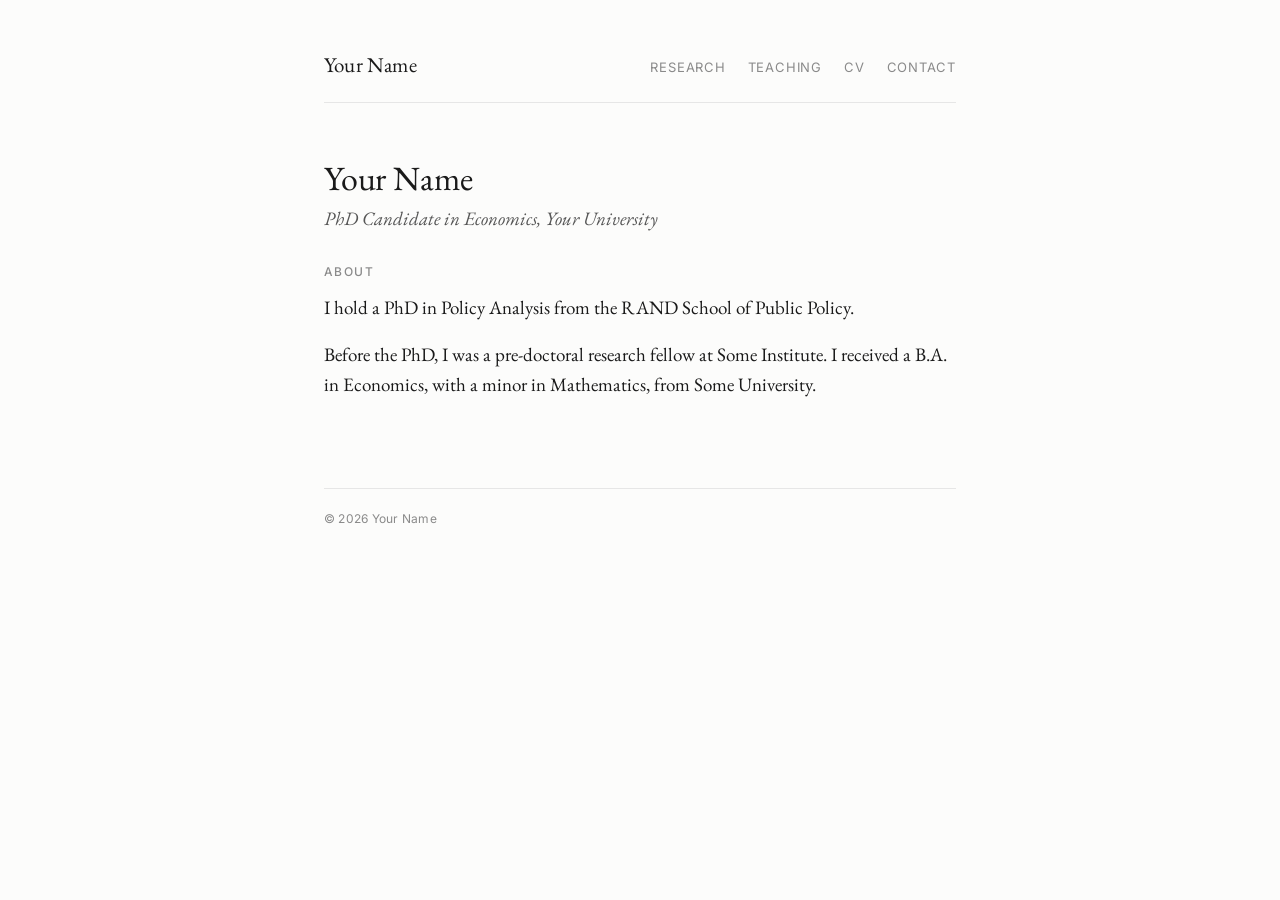
==== index.html @ 32b1a4cf "Add files via upload" ====
<!DOCTYPE html>
<html lang="en">
<head>
  <meta charset="utf-8">
  <meta name="viewport" content="width=device-width, initial-scale=1">
  <title>Your Name</title>
  <meta name="description" content="Your Name, economist.">
  <link rel="preconnect" href="https://fonts.googleapis.com">
  <link rel="preconnect" href="https://fonts.gstatic.com" crossorigin>
  <link href="https://fonts.googleapis.com/css2?family=EB+Garamond:ital,wght@0,400;0,500;1,400&family=Inter:wght@400;500&display=swap" rel="stylesheet">
  <link rel="stylesheet" href="style.css">
</head>
<body>
  <div class="page">
    <header>
      <a class="name" href="index.html">Your Name</a>
      <nav>
        <a href="research.html">Research</a>
        <a href="teaching.html">Teaching</a>
        <a href="cv.html">CV</a>
        <a href="contact.html">Contact</a>
      </nav>
    </header>

    <main>
      <section class="intro">
        <!-- Add photo.jpg to this folder; it is shown in greyscale -->
        <img class="photo" src="photo.jpg" alt="Your Name" onerror="this.parentNode.classList.add('no-photo');this.remove()">
        <div>
          <h1>Your Name</h1>
          <p class="role">PhD Candidate in Economics, Your University</p>

          <h2>About</h2>
          <p>I hold a PhD in Policy Analysis from the RAND School of Public Policy.</p>

          <p>Before the PhD, I was a pre-doctoral research fellow at Some Institute. I received a B.A. in Economics, with a minor in Mathematics, from Some University.</p>
        </div>
      </section>
    </main>

    <footer>© 2026 Your Name</footer>
  </div>
</body>
</html>
---- style.css ----
:root {
  --bg: #fcfcfb;
  --text: #1a1a1a;
  --soft: #555;
  --faint: #8a8a8a;
  --rule: #e6e6e6;
  --measure: 680px;
}
@media (prefers-color-scheme: dark) {
  :root {
    --bg: #141414;
    --text: #e8e8e8;
    --soft: #b0b0b0;
    --faint: #7a7a7a;
    --rule: #2c2c2c;
  }
}

* { box-sizing: border-box; }
html { -webkit-text-size-adjust: 100%; }
body {
  margin: 0;
  background: var(--bg);
  color: var(--text);
  font-family: "EB Garamond", "Iowan Old Style", Georgia, serif;
  font-size: 19px;
  line-height: 1.6;
  font-feature-settings: "kern", "liga", "onum";
}
::selection { background: var(--text); color: var(--bg); }

a {
  color: inherit;
  text-decoration: underline;
  text-decoration-color: var(--rule);
  text-decoration-thickness: 1px;
  text-underline-offset: 3px;
  transition: text-decoration-color .15s;
}
a:hover { text-decoration-color: currentColor; }

.page {
  max-width: var(--measure);
  margin: 0 auto;
  padding: 0 24px;
}

/* Header */
header {
  display: flex;
  justify-content: space-between;
  align-items: baseline;
  gap: 16px;
  flex-wrap: wrap;
  padding: 48px 0 20px;
  border-bottom: 1px solid var(--rule);
}
.name {
  font-size: 21px;
  letter-spacing: .01em;
  text-decoration: none;
}
nav { display: flex; gap: 22px; }
nav a {
  font-family: "Inter", system-ui, sans-serif;
  font-size: 13px;
  letter-spacing: .06em;
  text-transform: uppercase;
  color: var(--faint);
  text-decoration: none;
}
nav a:hover, nav a[aria-current="page"] { color: var(--text); }

main { padding: 56px 0 72px; }

/* Home */
.intro {
  display: grid;
  grid-template-columns: 160px 1fr;
  gap: 36px;
  align-items: start;
}
.photo {
  width: 160px;
  aspect-ratio: 4 / 5;
  object-fit: cover;
  filter: grayscale(100%);
  background: var(--rule);
  display: block;
}
h1 {
  font-weight: 400;
  font-size: 34px;
  line-height: 1.15;
  margin: 0 0 6px;
  letter-spacing: -.005em;
}
.role {
  color: var(--soft);
  font-style: italic;
  margin: 0 0 24px;
}
p { margin: 0 0 16px; }

.contact {
  margin-top: 28px;
  padding-top: 18px;
  border-top: 1px solid var(--rule);
  font-size: 16px;
  color: var(--soft);
}
.contact span.sep { color: var(--rule); margin: 0 8px; }

/* Sections */
h2 {
  font-family: "Inter", system-ui, sans-serif;
  font-weight: 500;
  font-size: 12px;
  letter-spacing: .12em;
  text-transform: uppercase;
  color: var(--faint);
  margin: 56px 0 20px;
}
h2:first-child { margin-top: 0; }

/* Paper / course entries */
.entry { margin: 0 0 26px; }
.entry .title { font-size: 20px; line-height: 1.35; }
.entry .title a { text-decoration-color: var(--faint); }
.entry .title a:hover { text-decoration-color: currentColor; }
.entry .meta { color: var(--soft); font-size: 17px; margin-top: 2px; }
.entry .meta em { font-style: italic; }
.entry .links { font-size: 16px; color: var(--faint); margin-top: 4px; }
.entry .links a { color: var(--soft); margin-right: 14px; }

details { margin-top: 4px; font-size: 16px; }
summary {
  cursor: pointer;
  color: var(--soft);
  list-style: none;
  display: inline;
  text-decoration: underline;
  text-decoration-color: var(--rule);
  text-underline-offset: 3px;
}
summary::-webkit-details-marker { display: none; }
summary:hover { text-decoration-color: currentColor; }
details[open] summary { color: var(--text); }
details p {
  margin: 10px 0 0;
  padding-left: 16px;
  border-left: 1px solid var(--rule);
  color: var(--soft);
  font-size: 17px;
}

footer {
  border-top: 1px solid var(--rule);
  padding: 20px 0 48px;
  font-family: "Inter", system-ui, sans-serif;
  font-size: 12px;
  color: var(--faint);
  letter-spacing: .02em;
}

@media (max-width: 600px) {
  body { font-size: 18px; }
  .page { padding: 0 16px; }
  header { padding-top: 32px; }
  main { padding-top: 40px; }
  .intro { grid-template-columns: 1fr; gap: 24px; }
  .photo { width: 128px; }
  h1 { font-size: 30px; }
  nav { gap: 18px; }
}

.intro.no-photo { grid-template-columns: 1fr; }
.contact a { white-space: nowrap; }

/* Home: About label sits closer to the name block */
.intro h2 { margin: 28px 0 12px; }

/* CV / contact rows */
.row {
  display: grid;
  grid-template-columns: 120px 1fr;
  gap: 20px;
  margin: 0 0 14px;
}
.row .when {
  font-family: "Inter", system-ui, sans-serif;
  font-size: 13px;
  color: var(--faint);
  padding-top: 4px;
  letter-spacing: .02em;
}
.row .title { font-size: 19px; line-height: 1.4; }
.row .meta { color: var(--soft); font-size: 17px; }
.lead { font-size: 20px; }
.faint { color: var(--faint); font-size: 16px; }
.meta-block { color: var(--soft); }

@media (max-width: 600px) {
  .row { grid-template-columns: 1fr; gap: 0; margin-bottom: 16px; }
  .row .when { padding-top: 0; }
}
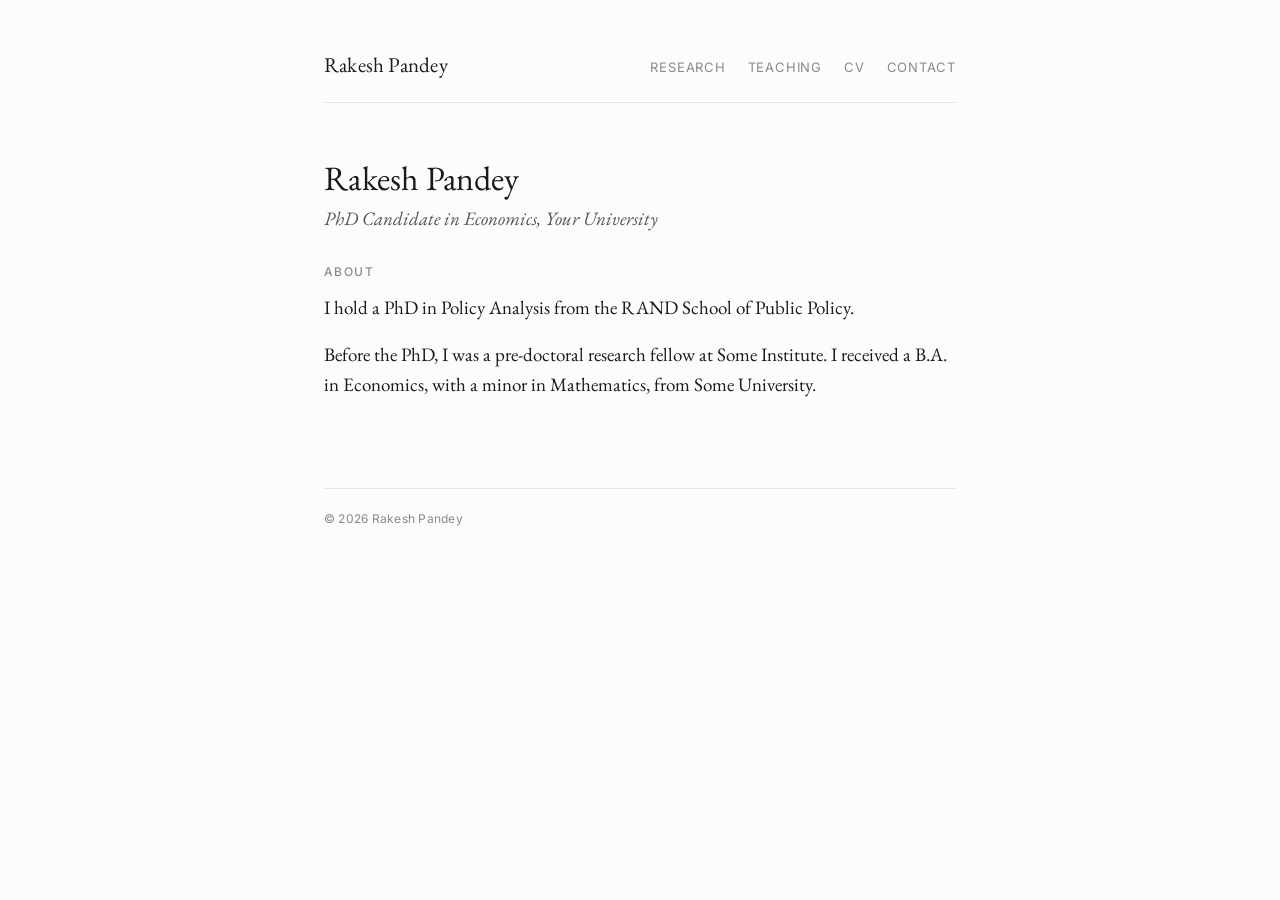
==== commit 2026a28d: "Update personal details in index.html" ====
--- a/index.html
+++ b/index.html
@@ -3,7 +3,7 @@
 <head>
   <meta charset="utf-8">
   <meta name="viewport" content="width=device-width, initial-scale=1">
-  <title>Your Name</title>
+  <title>Rakesh Pandey</title>
   <meta name="description" content="Your Name, economist.">
   <link rel="preconnect" href="https://fonts.googleapis.com">
   <link rel="preconnect" href="https://fonts.gstatic.com" crossorigin>
@@ -13,7 +13,7 @@
 <body>
   <div class="page">
     <header>
-      <a class="name" href="index.html">Your Name</a>
+      <a class="name" href="index.html">Rakesh Pandey</a>
       <nav>
         <a href="research.html">Research</a>
         <a href="teaching.html">Teaching</a>
@@ -27,7 +27,7 @@
         <!-- Add photo.jpg to this folder; it is shown in greyscale -->
         <img class="photo" src="photo.jpg" alt="Your Name" onerror="this.parentNode.classList.add('no-photo');this.remove()">
         <div>
-          <h1>Your Name</h1>
+          <h1>Rakesh Pandey</h1>
           <p class="role">PhD Candidate in Economics, Your University</p>
 
           <h2>About</h2>
@@ -38,7 +38,7 @@
       </section>
     </main>
 
-    <footer>© 2026 Your Name</footer>
+    <footer>© 2026 Rakesh Pandey</footer>
   </div>
 </body>
 </html>
--- a/style.css
+++ b/style.css
@@ -204,3 +204,19 @@
   .row { grid-template-columns: 1fr; gap: 0; margin-bottom: 16px; }
   .row .when { padding-top: 0; }
 }
+
+.cv-container {
+    width: 100%;
+    max-width: 100%;
+}
+
+.cv-links {
+    margin-bottom: 8px;
+}
+
+.pdf-frame {
+    width: 100% !important;
+    height: 1100px !important;
+    display: block !important;
+    border: none;
+}
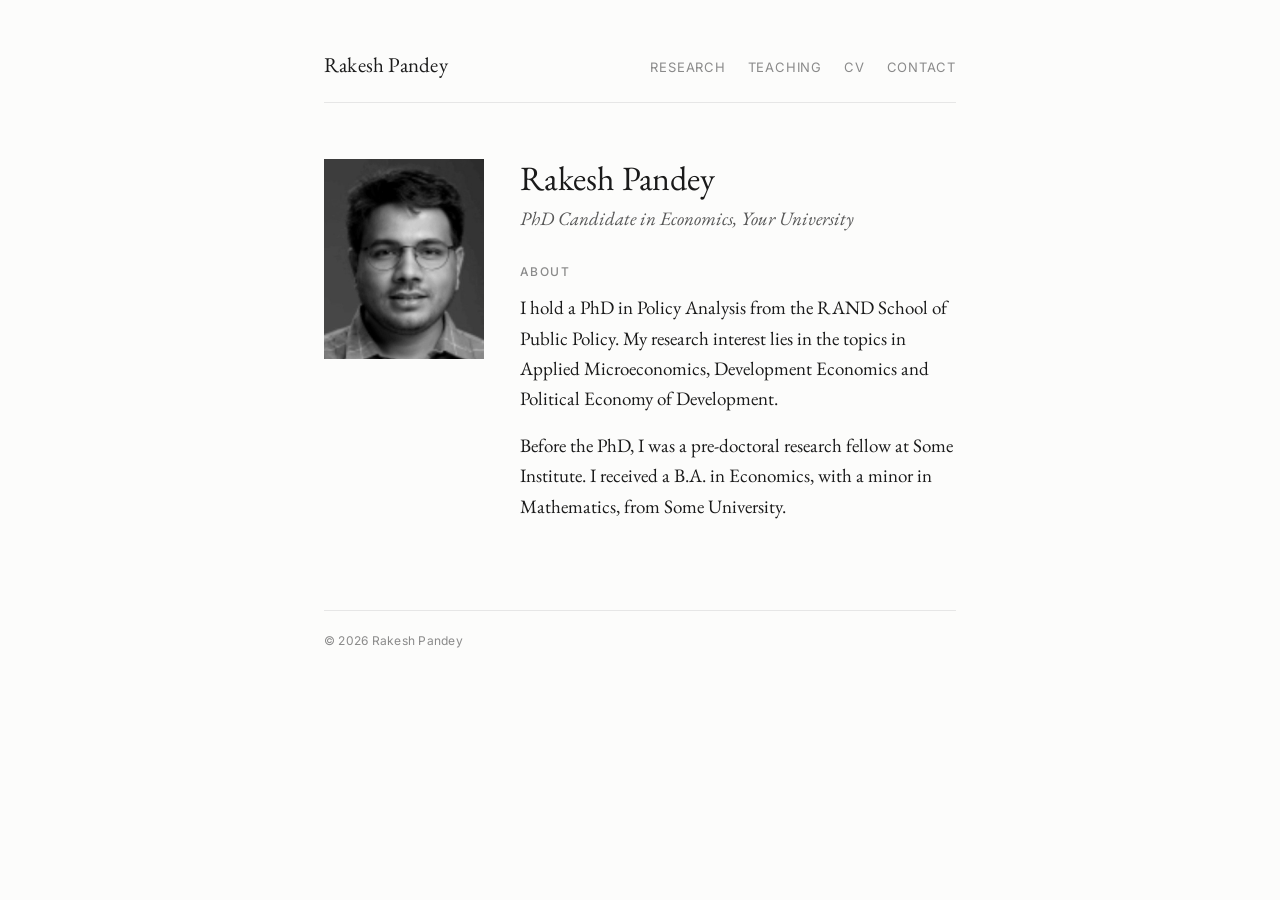
==== commit eef974b8: "Update about section with research interests Expanded the about section to include research interest" ====
--- a/index.html
+++ b/index.html
@@ -31,7 +31,7 @@
           <p class="role">PhD Candidate in Economics, Your University</p>
 
           <h2>About</h2>
-          <p>I hold a PhD in Policy Analysis from the RAND School of Public Policy.</p>
+          <p>I hold a PhD in Policy Analysis from the RAND School of Public Policy. My research interest lies in the topics in Applied Microeconomics, Development Economics and Political Economy of Development. </p>
 
           <p>Before the PhD, I was a pre-doctoral research fellow at Some Institute. I received a B.A. in Economics, with a minor in Mathematics, from Some University.</p>
         </div>
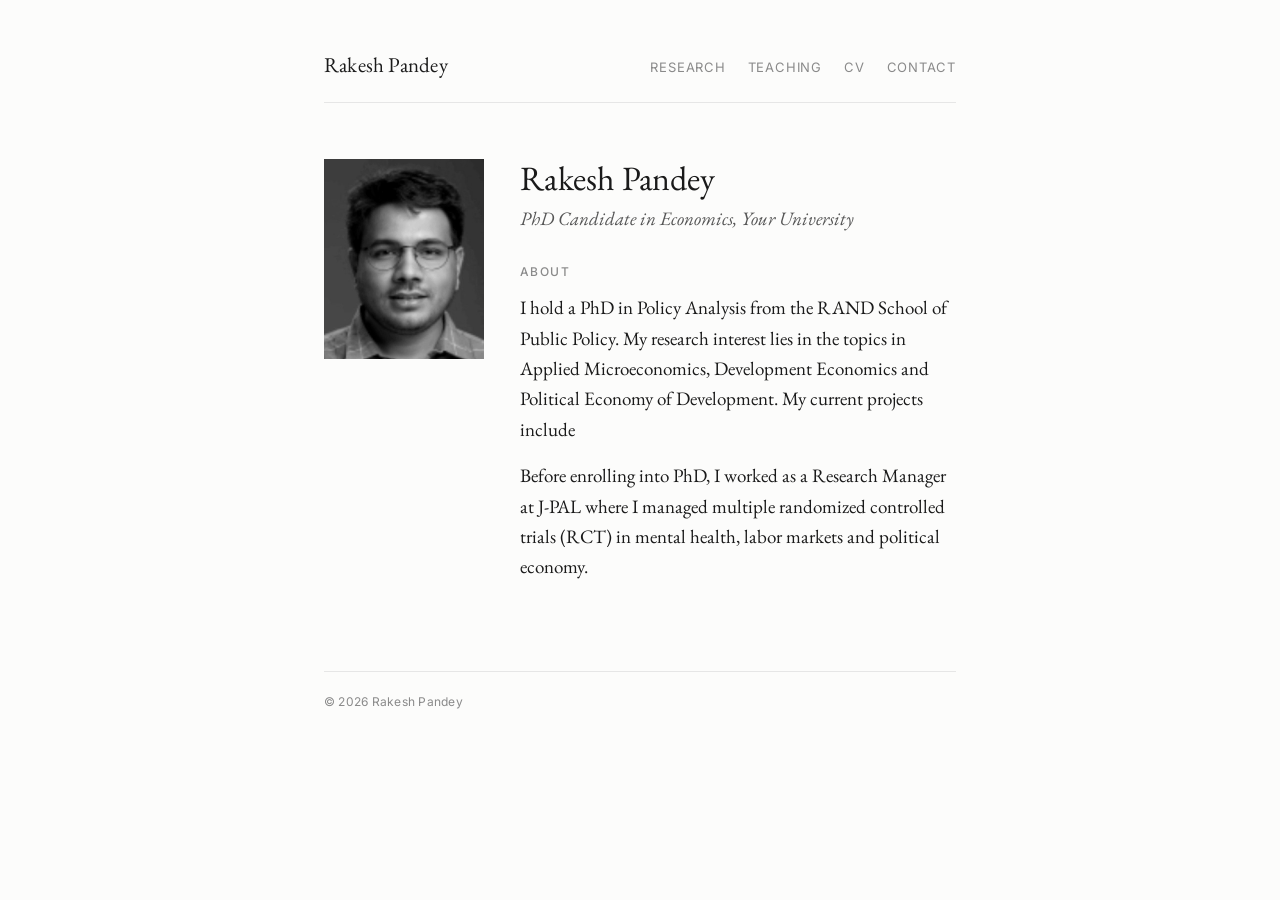
==== commit 0b949180: "Update index.html" ====
--- a/index.html
+++ b/index.html
@@ -31,9 +31,9 @@
           <p class="role">PhD Candidate in Economics, Your University</p>
 
           <h2>About</h2>
-          <p>I hold a PhD in Policy Analysis from the RAND School of Public Policy. My research interest lies in the topics in Applied Microeconomics, Development Economics and Political Economy of Development. </p>
+          <p>I hold a PhD in Policy Analysis from the RAND School of Public Policy. My research interest lies in the topics in Applied Microeconomics, Development Economics and Political Economy of Development. My current projects include </p>
 
-          <p>Before the PhD, I was a pre-doctoral research fellow at Some Institute. I received a B.A. in Economics, with a minor in Mathematics, from Some University.</p>
+          <p>Before enrolling into PhD, I worked as a Research Manager at J-PAL where I managed multiple randomized controlled trials (RCT) in mental health, labor markets and political economy.</p>
         </div>
       </section>
     </main>
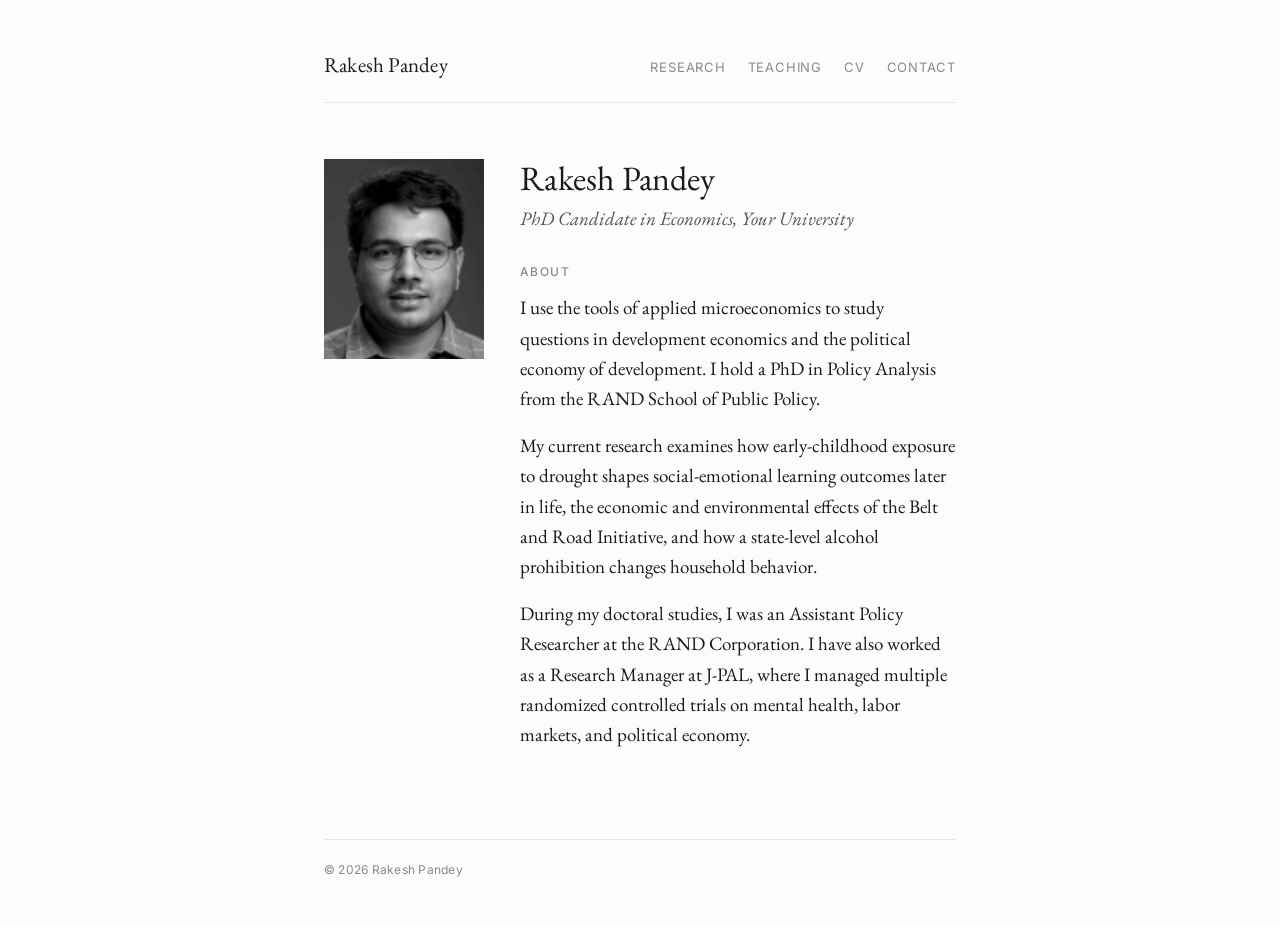
==== commit 1951d055: "Update index.html" ====
--- a/index.html
+++ b/index.html
@@ -31,9 +31,13 @@
           <p class="role">PhD Candidate in Economics, Your University</p>
 
           <h2>About</h2>
-          <p>I hold a PhD in Policy Analysis from the RAND School of Public Policy. My research interest lies in the topics in Applied Microeconomics, Development Economics and Political Economy of Development. My current projects include </p>
+          <p>I use the tools of applied microeconomics to study questions in development economics and the political economy of development. I hold a PhD in Policy Analysis from the RAND School of Public Policy.</p>
 
-          <p>Before enrolling into PhD, I worked as a Research Manager at J-PAL where I managed multiple randomized controlled trials (RCT) in mental health, labor markets and political economy.</p>
+</p>My current research examines how early-childhood exposure to drought shapes social-emotional learning outcomes later in life, the economic and environmental effects of the Belt and Road Initiative, and how a state-level alcohol prohibition changes household behavior.</p>
+
+</p>During my doctoral studies, I was an Assistant Policy Researcher at the RAND Corporation. I have also worked as a Research Manager at J-PAL, where I managed multiple randomized controlled trials on mental health, labor markets, and political economy. </p>
+
+          
         </div>
       </section>
     </main>
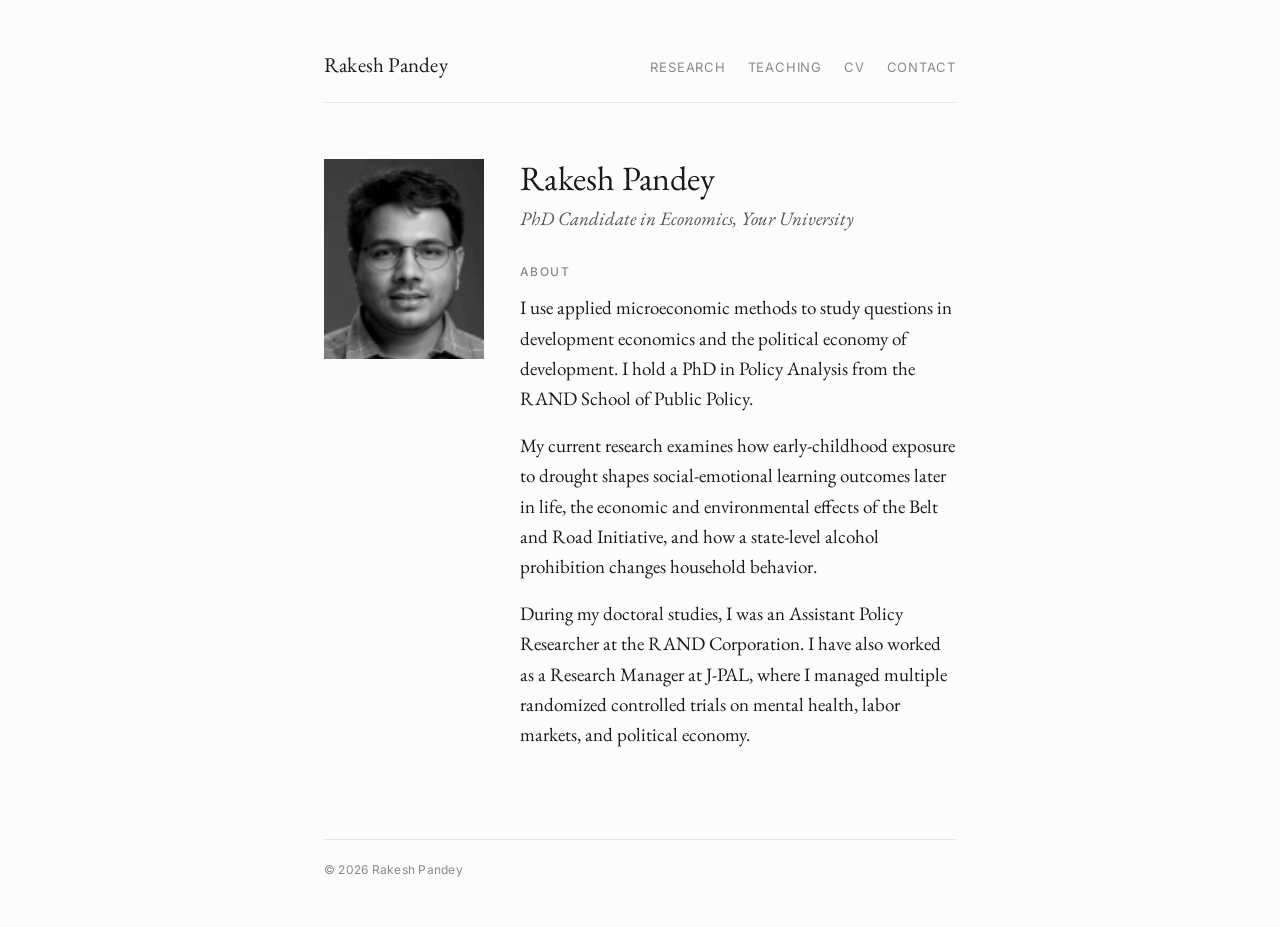
==== commit ea37f0e6: "Update index.html" ====
--- a/index.html
+++ b/index.html
@@ -31,7 +31,7 @@
           <p class="role">PhD Candidate in Economics, Your University</p>
 
           <h2>About</h2>
-          <p>I use the tools of applied microeconomics to study questions in development economics and the political economy of development. I hold a PhD in Policy Analysis from the RAND School of Public Policy.</p>
+          <p>I use applied microeconomic methods to study questions in development economics and the political economy of development. I hold a PhD in Policy Analysis from the RAND School of Public Policy.</p>
 
 </p>My current research examines how early-childhood exposure to drought shapes social-emotional learning outcomes later in life, the economic and environmental effects of the Belt and Road Initiative, and how a state-level alcohol prohibition changes household behavior.</p>
 
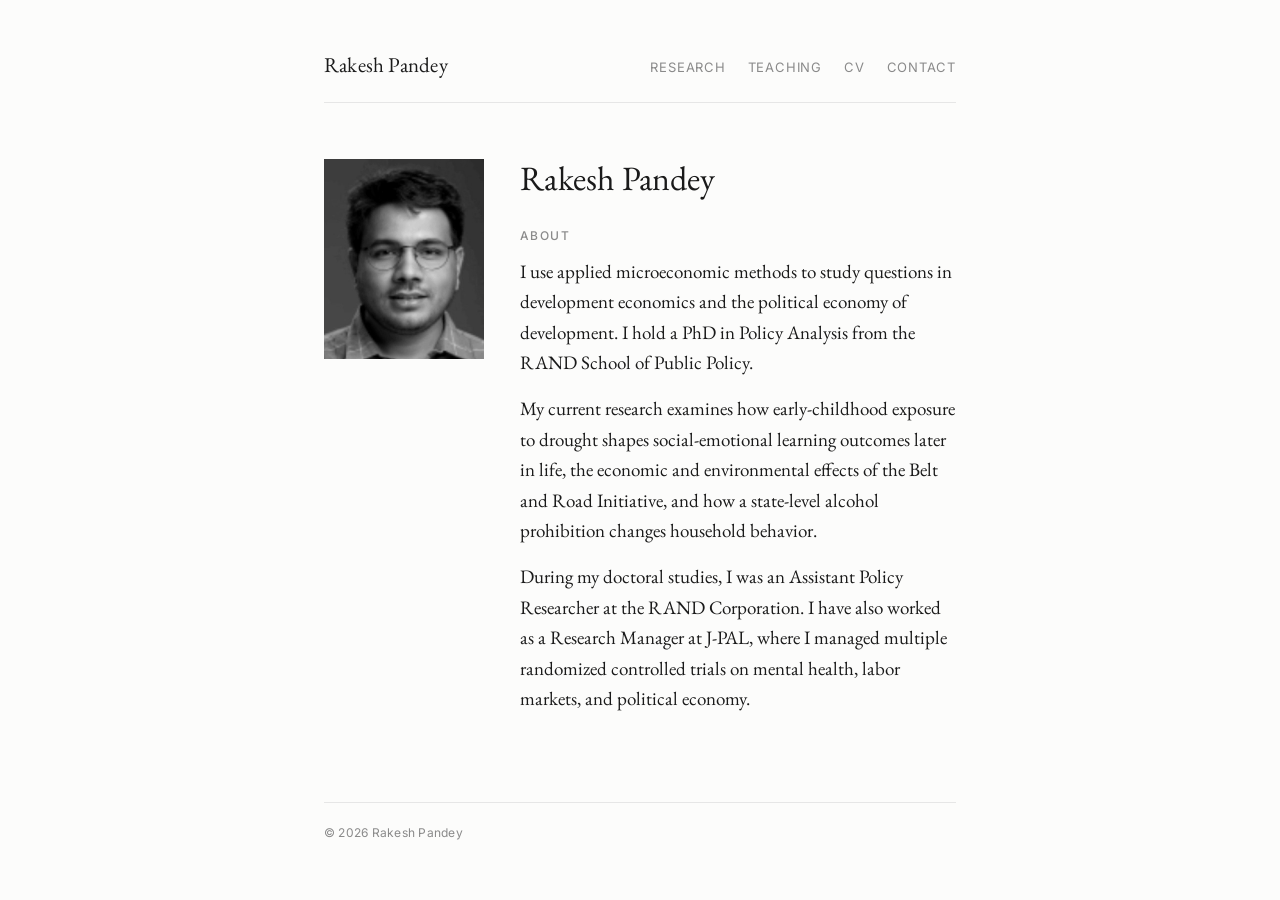
==== commit 6db3557f: "Update index.html" ====
--- a/index.html
+++ b/index.html
@@ -28,7 +28,7 @@
         <img class="photo" src="photo.jpg" alt="Your Name" onerror="this.parentNode.classList.add('no-photo');this.remove()">
         <div>
           <h1>Rakesh Pandey</h1>
-          <p class="role">PhD Candidate in Economics, Your University</p>
+    
 
           <h2>About</h2>
           <p>I use applied microeconomic methods to study questions in development economics and the political economy of development. I hold a PhD in Policy Analysis from the RAND School of Public Policy.</p>
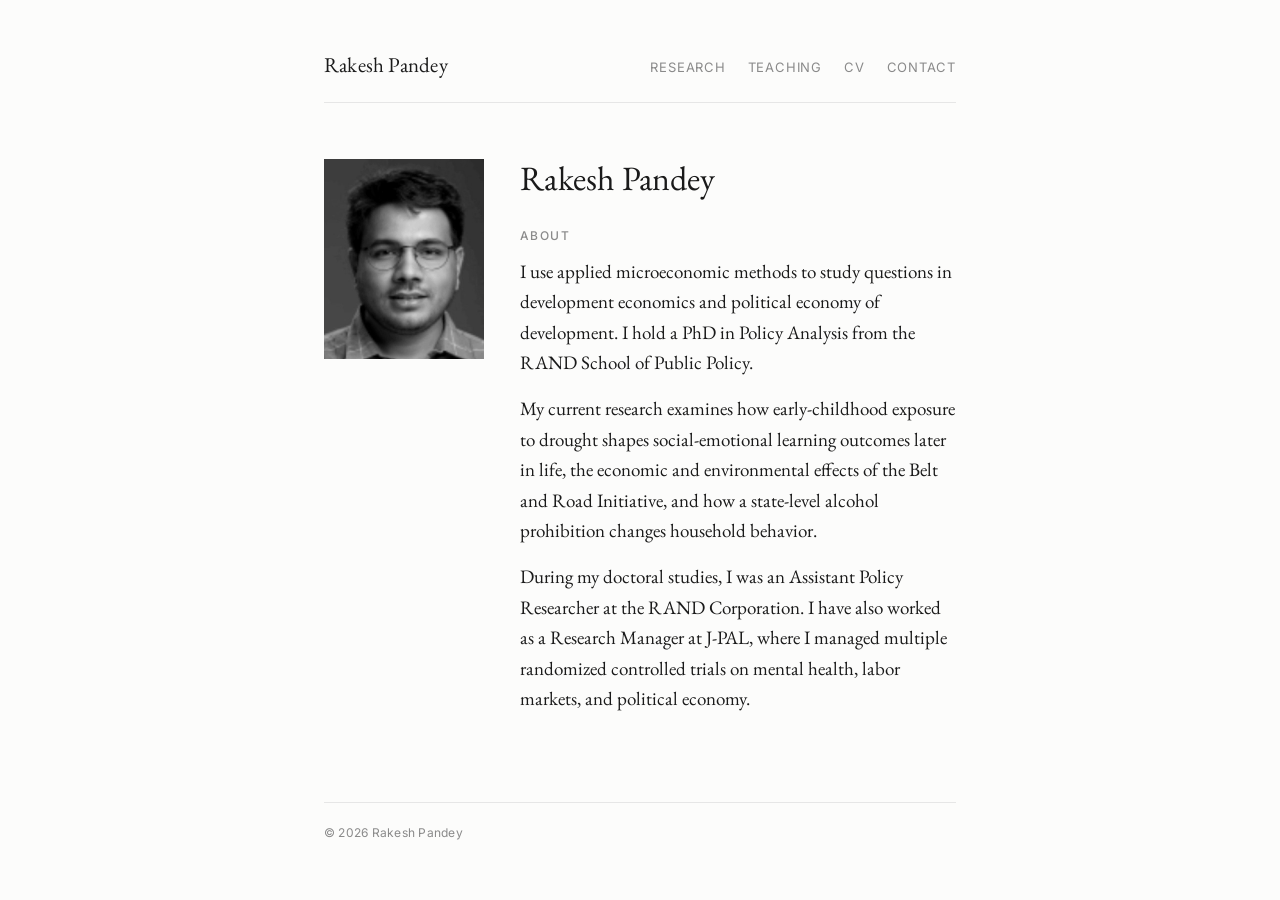
==== commit f0d1c8f0: "Update index.html" ====
--- a/index.html
+++ b/index.html
@@ -31,7 +31,7 @@
     
 
           <h2>About</h2>
-          <p>I use applied microeconomic methods to study questions in development economics and the political economy of development. I hold a PhD in Policy Analysis from the RAND School of Public Policy.</p>
+          <p>I use applied microeconomic methods to study questions in development economics and political economy of development. I hold a PhD in Policy Analysis from the RAND School of Public Policy.</p>
 
 </p>My current research examines how early-childhood exposure to drought shapes social-emotional learning outcomes later in life, the economic and environmental effects of the Belt and Road Initiative, and how a state-level alcohol prohibition changes household behavior.</p>
 
